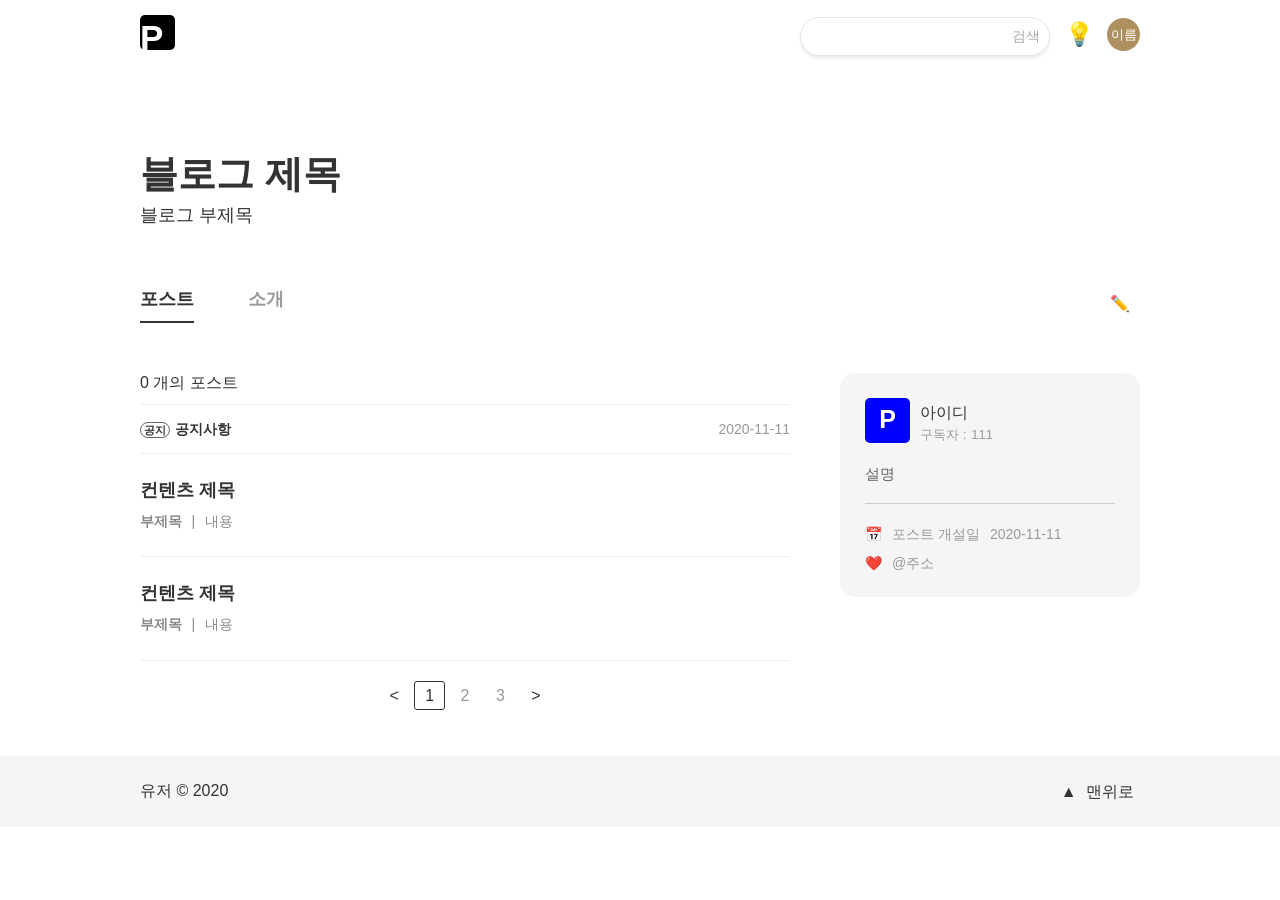
==== @sample/postype/postype.html @ 0f0bd878 "postype" ====
<!doctype html>
<html lang="ko">
<head>
<meta charset="utf-8">

<title>유저의 블로그</title>

<meta name="viewport" content="width=device-width, initial-scale=1.0">
<meta name="format-detection" content="telephone=no">
<meta name="apple-mobile-web-app-capable" content="yes">
<meta name="description" content="">
<meta name="keywords" content="">

<link rel="stylesheet" href="./base.css">
<link rel="stylesheet" href="./postype.css">

</head>
<body>

<p class="nav-skip">
	<a href="#postContentList">포스트 목록 바로가기</a>
	<a href="#postWriterInfo">작가 소개 바로가기</a>
</p>
<hr>


<div class="header-background-wrap">
<header class="header-wrap">
<div class="common-wrap">

    <h1>
        <a href="/" title="포스타입 로고" class="common-logo header-logo">
            <span class="hide">포스타입</span>
        </a>
    </h1>

    <aside class="common-search-wrap header-search-layout">
        <h2 class="hide">포스트 검색</h2>

		<label for="searchPost">
        	<input type="text" class="common-search-input" id="searchPost">
		</label>

		<button type="button" title="검색" class="common-search-btn">검색</button>

	</aside>

	<nav class="header-side-nav-layout">
		<h2 class="hide">유저 메뉴</h2>

		<button type="button" title="메시지 알림" class="common-round-btn common-notification-btn">
			<span class="hide">메시지 알림 창</span>
		</button>

		<button type="button" title="프로필" class="common-round-btn common-profile-btn">
			<span class="hide">유저 프로필 창</span>
			<em class="common-user-name">이름</em>
		</button>
	</nav>

</div>
</header>
<hr>

<div class="common-wrap">
<a href="홈" class="postype-title-wrap">
	<h3 class="postype-title">블로그 제목</h3>
	<p class="postype-subtitle">블로그 부제목</p>
</a>
</div>
<hr>

<nav class="common-wrap postype-nav-wrap">
	<h2 class="hide">블로그 메뉴</h2>

	<a href="아이디/" class="active">포스트</a>
	<a href="아이디/about">소개</a>

	<button type="button" class="none postype-nav-subscribe-btn">
		구독
	</button>
	<button type="button" class="postype-nav-option-btn">
		<span class="hide">사용자 옵션</span>
	</button>
</nav>
<hr>
</div>


<main class="postype-main-wrap ">
<div class="common-wrap">

    <div class="post-cotent-and-writer-wrap">
    <section class="post-content-wrap" id="postContent">
		<h4 class="hide">포스트 콘텐츠</h4>

		<p class="all-post-count">0 개의 포스트</p>

		<ul class="post-list-wrap">
			<li class="none no-post">
				<p>발행된 포스트가 없습니다.</p>
				<a href="">새 포스트 쓰기</a>
			</li>
			<li class="post-notice">
				<a href="" class="post-link post-notice-link">
					<h5 class="post-notice-title">공지사항</h5>
					<p class="post-create-date">2020-11-11</p>
				</a>
			</li>
			<li>
				<a href="" class="post-link">
					<h5 class="post-title">컨텐츠 제목</h5>
					<p class="post-subtitle">부제목</p>
					<p class="post-content">내용</p>
				</a>
			</li>
			<li>
				<a href="" class="post-link">
					<h5 class="post-title">컨텐츠 제목</h5>
					<p class="post-subtitle">부제목</p>
					<p class="post-content">내용</p>
				</a>
			</li>
		</ul>

        <p class="post-pagination-wrap">
			<span class="prev-btn-wrap none">
				<span class="hide">이전 페이지 없음</span>
			</span>

			<span class="">
				<a href="" class="prev-btn">
					<span class="hide">이전 페이지</span>
				</a>
			</span>

			<a href="" class="on" title="현재 페이지">1</a>
			<a href="">2<span class="hide">번째 페이지</span></a>
			<a href="">3<span class="hide">번째 페이지</span></a>

			<span class="">
				<a href="" class="next-btn">
					<span class="hide">다음 페이지</span>
				</a>
			</span>

			<span class="next-btn-wrap none">
				<span class="hide">다음 페이지 없음</span>
			</span>
        </p>

    </section>
	<hr>


    <article class="post-writer-info-wrap" id="postWriter">
        <h4 class="hide">포스트 작가 소개</h4>

		<p class="writer-logo-wrap">
			<a href="/" title="포스타입" class="common-logo writer-logo">
				<span class="hide">포스타입 바로가기</span>
			</a>
		</p>

		<dl class="writer-profile-wrap">
			<dt class="hide">작가 이름
			<dd class="post-writer-name">아이디
			<dt class="post-subscriber">구독자
			<dd class="post-subscriber">111
			<dt class="hide">포스트 설명
			<dd class="post-intro">설명
			<dt class="post-open-date">포스트 개설일
			<dd class="post-open-date">2020-11-11
			<dt class="hide">트위터 주소
			<dd class="twitter-link"><a href="">@주소</a>
		</dl>

    </article>
    </div>

</div>
</main>
<hr>


<footer class="footer-wrap">
<div class="common-wrap footer-layout">

    <h2 class="hide">하단</h2>

    <button type="button" title="페이지 맨 위로" class="back-to-top-btn">
		맨위로
	</button>

    <p>
		<em class="common-user-name">유저</em>
		© 2020
	</p>

</div>
</footer>


</body>
</html>
---- @sample/postype/base.css ----
@charset "utf-8";

html {scroll-behavior:smooth;overflow:-moz-scrollbars-vertical;
    -ms-overflow-y:scroll;overflow-y:scroll;overflow-x:auto;}
html, body {width:100%;height:100%;margin:0;padding:0;
    -webkit-text-size-adjust:none;text-rendering:optimizeLegibility;background:transparent;}

::-moz-selection {text-shadow:none;color:#fff;background:#333;}
::selection {text-shadow:none;color:#fff;background:#333;}

article, aside, details, figcaption, figure, footer, header, hgroup, main, nav,
section, summary, template {display:block;width:100%;margin:0;padding:0;}

div, dl, dt, dd, iframe, fieldset, legend, input, select, textarea,
h1, h2, h3, h4, h5, h6, table, th, td, p, pre, ol, ul, li {margin:0;padding:0;}

body, h1, h2, h3, h4, h5, h6, input, select, button, textarea, a {font-size:100%;
    font-family:'맑은 고딕', '나눔고딕', NanumGothic, '돋움', Dotum, sans-serif;
    line-height:1.3;color:#333;background:transparent;}

ol, ul, li {list-style:none;}

audio, canvas, video {display:inline-block;*display:inline;*zoom:1;margin:0;padding:0;}
audio:not([controls]) {display:none;}

table {width:100%;table-layout:fixed;empty-cells:show;border-collapse:collapse;border-spacing:0;border:0 none;}
th, td {border:0 none;}

fieldset {vertical-align:middle;border:0 none;outline:0 none;}
legend {width:100%;}

iframe {width:100%;vertical-align:middle;}

select {border:1px solid #e5e5e5;background:#fff;}

input::-ms-clear {display:none;}
input:read-only, input[readonly] {cursor:not-allowed;}
input[type="text"],
input[type="password"] {border:1px solid #e5e5e5;outline:0 none;background:#fff;}
input[type="button"],
input[type="submit"],
input[type="reset"],
button {border:0 none;outline:0 none;cursor:pointer;}
input:disabled, input[disabled],
button:disabled, button[disabled] {cursor:default;}

textarea {border:1px solid #e5e5e5;background:#fff;resize:none;}

a {text-decoration:none;color:inherit;}
a:hover, a:active, a:focus {text-decoration:none;outline:0 none;}

img {max-width:100%;margin:0;padding:0;line-height:0;vertical-align:middle;border:0 none;}

address {font-style:normal;}

.none, hr {display:none;}
.hide {position:fixed;top:-1px;left:-1px;width:1px;height:1px;font-size:1px;line-height:1px;overflow:hidden;}

.nav-skip {position:fixed;top:-25px;left:0;width:100%;z-index:999999;}
.nav-skip a {position:absolute;top:20px;width:100%;height:1px;font-weight:bold;color:#fff;text-align:center;overflow:hidden;}
.nav-skip a:hover,
.nav-skip a:active,
.nav-skip a:focus {height:auto;padding-top:10px;padding-bottom:10px;background-color:red;}
---- @sample/postype/postype.css ----
/* 스타일 공통 */
.common-wrap {position:relative;width:1000px;margin:0 auto;}

.common-round-btn {display:inline-block;width:35px;height:35px;vertical-align:middle;border-radius:20px;}



/* 컴포넌트 공통 */
.common-logo {display:inline-block;width:35px;height:35px;
    border-radius:5px;background:#000;}
.common-logo::before {display:inline;content:"P";font-weight:bold;font-size:35px;color:#fff;}


.common-search-wrap {position:relative;width:max-content;}
.common-search-input {width:250px;padding:8px 16px;
    border-radius:25px;box-shadow:0 3px 3px #eee;box-sizing:border-box;}
.common-search-btn {position:absolute;top:1px;right:1px;width:46px;height:36px;
    font-size:14px;color:#aaa;border-radius:25px;}
.common-search-btn:hover {color:#333;background:#f5f5f5;}


.common-notification-btn {margin-right:6px;color:#ccc;}
.common-notification-btn:hover {color:#333;background:#f5f5f5;}
.common-notification-btn::before {display:inline-block;content:"💡";margin-top:1px;margin-left:-3px;font-size:23px;line-height:1;}

.common-profile-btn {width:33px;height:33px;background:#ae905e;}
.common-profile-btn:hover {opacity:.5;}
.common-profile-btn em {margin-left:-2px;font-size:13px;white-space:nowrap;color:#fff;}


.common-user-name {font-style:normal;}



/********** 상단 이미지 **********/
/* bg 옵션 */
.header-background-wrap {background:#fff;}



/********** 상단 **********/

.header-wrap {position:fixed;padding:15px 0;z-index:99999;}

/* 로고 */
.header-logo:hover {background:blue;}

/* 검색 */
.header-search-layout {position:absolute;top:2px;right:90px;}

/*** 알림 및 프로필 메뉴 ***/
.header-side-nav-layout {position:absolute;top:2px;right:0;width:max-content;}



/***** 포스타입 제목 *****/
.postype-title-wrap {display:block;padding:150px 0 50px;}
.postype-title {margin-bottom:5px;font-size:38px;}
.postype-subtitle {font-size:18px;}

/* 스크롤
.postype-title-wrap {position:fixed;display:block;
    margin:20px 0 0 55px;padding:0;z-index:99999;}
.postype-title {margin-bottom:0;font-size:20px;}
.postype-title:hover {color:#999;}
.postype-title::before {display:inline;content:"";margin-right:20px;border-left:1px solid #ccc;}
.postype-subtitle {display:none;}
*/


/***** 포스타입 메뉴 *****/
.postype-nav-wrap {position:relative;}
.postype-nav-wrap a {display:inline-block;margin-right:50px;padding:10px 0;
    font-weight:bold;font-size:18px;color:#999;}
.postype-nav-wrap a:hover {color:#333;}
.postype-nav-wrap a.active {color:#333;border-bottom:2px solid #333;}

/* 구독 버튼 */
.postype-nav-subscribe-btn {position:absolute;top:5px;right:0;padding:5px 10px;
    font-size:14px;border-radius:3px;border:thin solid #333;}
.postype-nav-subscribe-btn::before {display:inline;content:"+";}
.postype-nav-subscribe-btn:hover {color:#fff;background:#333;}

/* 사용자 옵션 버튼 */
.postype-nav-option-btn {position:absolute;top:5px;right:0;padding:10px;border-radius:25px;}
.postype-nav-option-btn::after {display:inline;content:"✏️";vertical-align:middle;line-height:1;}
.postype-nav-option-btn:hover {background:#f5f5f5;}



/********** 메인 **********/
.postype-main-wrap {margin:50px 0;}


/***** 포스트 + 작가 *****/
.post-cotent-and-writer-wrap {position:relative;}


/*** 포스트 영역 ***/
.post-content-wrap {width:65%;}

.all-post-count {padding-bottom:10px;border-bottom:1px solid #eee;}

/* 포스트 */
.post-list-wrap {}

.post-link {display:block;padding:25px 0;border-bottom:1px solid #eee;}
.post-title {margin-bottom:8px;font-weight:600;font-size:18px;}
.post-subtitle {display:inline-block;font-weight:600;font-size:14px;color:#888;}
.post-content {display:inline-block;font-size:14px;color:#888;}
.post-content::before {display:inline;content:"|";margin-left:5px;margin-right:10px;}

.post-list-wrap .no-post {padding:50px 0;font-size:14px;text-align:center;}
.post-list-wrap .no-post > p {margin-bottom:15px;color:#999;}
.post-list-wrap .no-post > a {padding:7px 15px;border-radius:5px;border:1px solid #e5e5e5;}
.post-list-wrap .no-post > a:hover {color:#fff;border-color:blue;background:blue;}

.post-notice {}
.post-notice-link {padding:15px 0;font-size:0;line-height:0;}
.post-notice-title {display:inline-block;width:80%;font-weight:600;font-size:14px;}
.post-notice-title::before {display:inline;content:"공지";margin-right:5px;padding:1px 3px;
    font-size:11px;border-radius:9px;border:1px solid #666;}
.post-create-date {display:inline-block;width:20%;
    font-size:14px;text-align:right;background:Yellow;color:#999;}


/* 페이지네이션 */
.post-pagination-wrap {width:max-content;margin:25px auto;}

.post-pagination-wrap a {padding:5px 10px;color:#999;border-radius:3px;border:1px solid #fff;}
.post-pagination-wrap > a:hover {border-color:#aaa;}
.post-pagination-wrap > a.on {color:#333;border-color:#333;}

.prev-btn-wrap::after {display:inline;content:"<";margin-right:15px;color:#999;}
.next-btn-wrap::after {display:inline;content:">";margin-left:10px;color:#999;}

.prev-btn:hover {border-color:#aaa;}
.prev-btn::after {display:inline;content:"<";color:#333;}

.next-btn:hover {border-color:#aaa;}
.next-btn::before {display:inline;content:">";color:#333;}


/*** 작가 프로필 영역 ***/
.post-writer-info-wrap {position:absolute;top:0;right:0;width:30%;padding:25px;
    box-sizing:border-box;
    border-radius:15px;background:#f5f5f5;}

/* 로고 */
.writer-logo-wrap {position:absolute;top:25px;left:25px;width:max-content;}
.writer-logo {padding:5px;text-align:center;background:blue;}
.writer-logo::before {font-size:25px;}

/* 프로필 */
.writer-profile-wrap {}
.writer-profile-wrap .post-writer-name {margin:5px 0 0 55px;}
.writer-profile-wrap .post-subscriber {display:inline-block;font-size:13px;color:#999;}
.writer-profile-wrap dt.post-subscriber {margin-left:55px;}
.writer-profile-wrap dt.post-subscriber::after {display:inline;content:":";margin-right:5px;}
.writer-profile-wrap dd.post-subscriber {margin-bottom:20px;}
.writer-profile-wrap .post-intro {margin-bottom:20px;padding-bottom:20px;
    font-size:15px;color:#666;
    border-bottom:thin solid #ccc;}
.writer-profile-wrap .post-open-date {display:inline-block;margin-bottom:10px;
    font-size:14px;color:#999;}
.writer-profile-wrap dt.post-open-date {margin-right:10px;}
.writer-profile-wrap dt.post-open-date::before {display:inline;content:"📅";margin-right:10px;}

.writer-profile-wrap dd.twitter-link {font-size:14px;color:#999;}
.writer-profile-wrap dd.twitter-link::before {display:inline;content:"❤️";margin-right:10px;}
.writer-profile-wrap dd.twitter-link:hover {color:skyblue;}

/********** 하단 **********/
.footer-wrap {padding:25px 0;background:#f5f5f5;}
.footer-layout {position:relative;}

.back-to-top-btn {position:absolute;top:0;right:0;}
.back-to-top-btn::before {display:inline;content:"▲";padding-right:5px;}
.back-to-top-btn:hover {opacity:.5;}
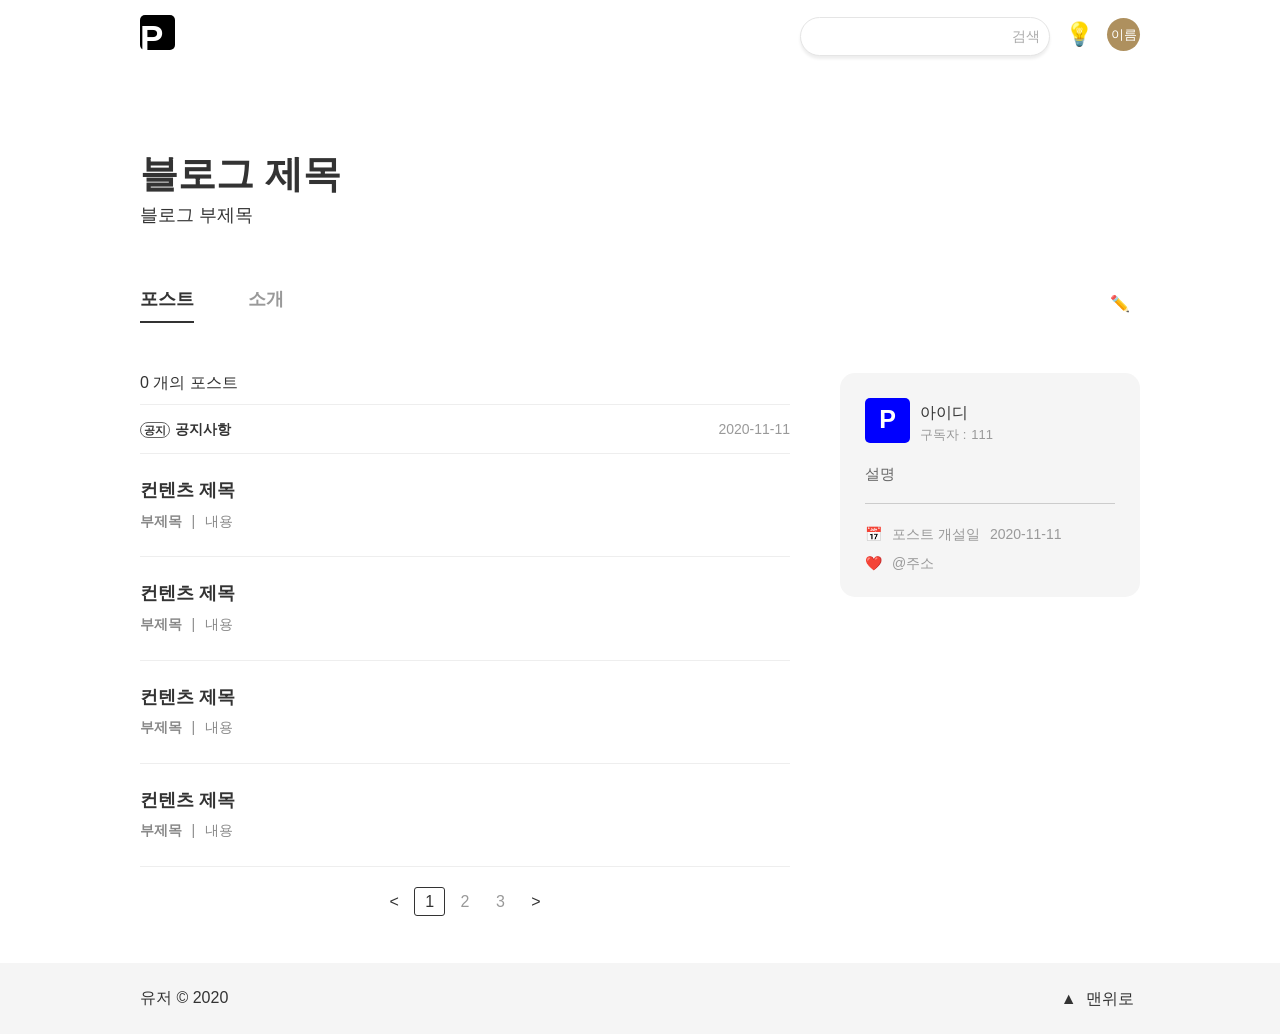
==== commit b7cb4545: "postype" ====
--- a/@sample/postype/postype.html
+++ b/@sample/postype/postype.html
@@ -76,9 +76,11 @@
 	<a href="아이디/" class="active">포스트</a>
 	<a href="아이디/about">소개</a>
 
-	<button type="button" class="none postype-nav-subscribe-btn">
+	<!-- 다른 회원이 로그인한 경우 활성화
+	<button type="button" class="postype-nav-subscribe-btn">
 		구독
 	</button>
+	-->
 	<button type="button" class="postype-nav-option-btn">
 		<span class="hide">사용자 옵션</span>
 	</button>
@@ -97,16 +99,37 @@
 		<p class="all-post-count">0 개의 포스트</p>
 
 		<ul class="post-list-wrap">
-			<li class="none no-post">
+
+			<!-- 작성된 글이 없는 경우 활성화
+			<li class="no-post">
 				<p>발행된 포스트가 없습니다.</p>
 				<a href="">새 포스트 쓰기</a>
 			</li>
+			-->
+
+			<!-- 공지사항 글 -->
 			<li class="post-notice">
 				<a href="" class="post-link post-notice-link">
 					<h5 class="post-notice-title">공지사항</h5>
 					<p class="post-create-date">2020-11-11</p>
 				</a>
 			</li>
+
+			<!-- 일반 글 -->
+			<li>
+				<a href="" class="post-link">
+					<h5 class="post-title">컨텐츠 제목</h5>
+					<p class="post-subtitle">부제목</p>
+					<p class="post-content">내용</p>
+				</a>
+			</li>
+			<li>
+				<a href="" class="post-link">
+					<h5 class="post-title">컨텐츠 제목</h5>
+					<p class="post-subtitle">부제목</p>
+					<p class="post-content">내용</p>
+				</a>
+			</li>
 			<li>
 				<a href="" class="post-link">
 					<h5 class="post-title">컨텐츠 제목</h5>
@@ -124,10 +147,15 @@
 		</ul>
 
         <p class="post-pagination-wrap">
+
 			<span class="prev-btn-wrap none">
 				<span class="hide">이전 페이지 없음</span>
 			</span>
-
+			<!--
+			<span class="prev-btn-wrap">
+				<span class="hide">첫 페이지</span>
+			</span>
+			-->
 			<span class="">
 				<a href="" class="prev-btn">
 					<span class="hide">이전 페이지</span>
@@ -147,6 +175,11 @@
 			<span class="next-btn-wrap none">
 				<span class="hide">다음 페이지 없음</span>
 			</span>
+			<!--
+			<span class="next-btn-wrap">
+				<span class="hide">마지막 페이지</span>
+			</span>
+			-->
         </p>
 
     </section>
--- a/@sample/postype/postype.css
+++ b/@sample/postype/postype.css
@@ -1,23 +1,19 @@
-/* 스타일 공통 */
 .common-wrap {position:relative;width:1000px;margin:0 auto;}
 
 .common-round-btn {display:inline-block;width:35px;height:35px;vertical-align:middle;border-radius:20px;}
 
-
-
-/* 컴포넌트 공통 */
+/* 로고 컴포넌트 */
 .common-logo {display:inline-block;width:35px;height:35px;
     border-radius:5px;background:#000;}
 .common-logo::before {display:inline;content:"P";font-weight:bold;font-size:35px;color:#fff;}
 
-
+/* 검색 컴포넌트 -- 만약 한 번만 사용한다면 컴포넌트에서 제외 */
 .common-search-wrap {position:relative;width:max-content;}
 .common-search-input {width:250px;padding:8px 16px;
     border-radius:25px;box-shadow:0 3px 3px #eee;box-sizing:border-box;}
 .common-search-btn {position:absolute;top:1px;right:1px;width:46px;height:36px;
     font-size:14px;color:#aaa;border-radius:25px;}
 .common-search-btn:hover {color:#333;background:#f5f5f5;}
-
 
 .common-notification-btn {margin-right:6px;color:#ccc;}
 .common-notification-btn:hover {color:#333;background:#f5f5f5;}
@@ -27,20 +23,18 @@
 .common-profile-btn:hover {opacity:.5;}
 .common-profile-btn em {margin-left:-2px;font-size:13px;white-space:nowrap;color:#fff;}
 
-
 .common-user-name {font-style:normal;}
 
 
 
 /********** 상단 이미지 **********/
-/* bg 옵션 */
 .header-background-wrap {background:#fff;}
 
 
 
 /********** 상단 **********/
-
-.header-wrap {position:fixed;padding:15px 0;z-index:99999;}
+/* 상단 이미지와 동일한 배경을 가져야 함 */
+.header-wrap {position:fixed;padding:15px 0;background:inherit;z-index:1;}
 
 /* 로고 */
 .header-logo:hover {background:blue;}
@@ -58,7 +52,7 @@
 .postype-title {margin-bottom:5px;font-size:38px;}
 .postype-subtitle {font-size:18px;}
 
-/* 스크롤
+/* 스크롤되면 이하 스타일 활성화
 .postype-title-wrap {position:fixed;display:block;
     margin:20px 0 0 55px;padding:0;z-index:99999;}
 .postype-title {margin-bottom:0;font-size:20px;}
@@ -68,7 +62,12 @@
 */
 
 
+
 /***** 포스타입 메뉴 *****/
+/*
+스크롤되면 이하 스타일 활성화
+.postype-nav-sticky {position:fixed;top:상단 높이;left:0;right:0;margin:0 auto;z-index:2;}
+*/
 .postype-nav-wrap {position:relative;}
 .postype-nav-wrap a {display:inline-block;margin-right:50px;padding:10px 0;
     font-weight:bold;font-size:18px;color:#999;}
@@ -170,6 +169,8 @@
 .writer-profile-wrap dd.twitter-link::before {display:inline;content:"❤️";margin-right:10px;}
 .writer-profile-wrap dd.twitter-link:hover {color:skyblue;}
 
+
+
 /********** 하단 **********/
 .footer-wrap {padding:25px 0;background:#f5f5f5;}
 .footer-layout {position:relative;}
